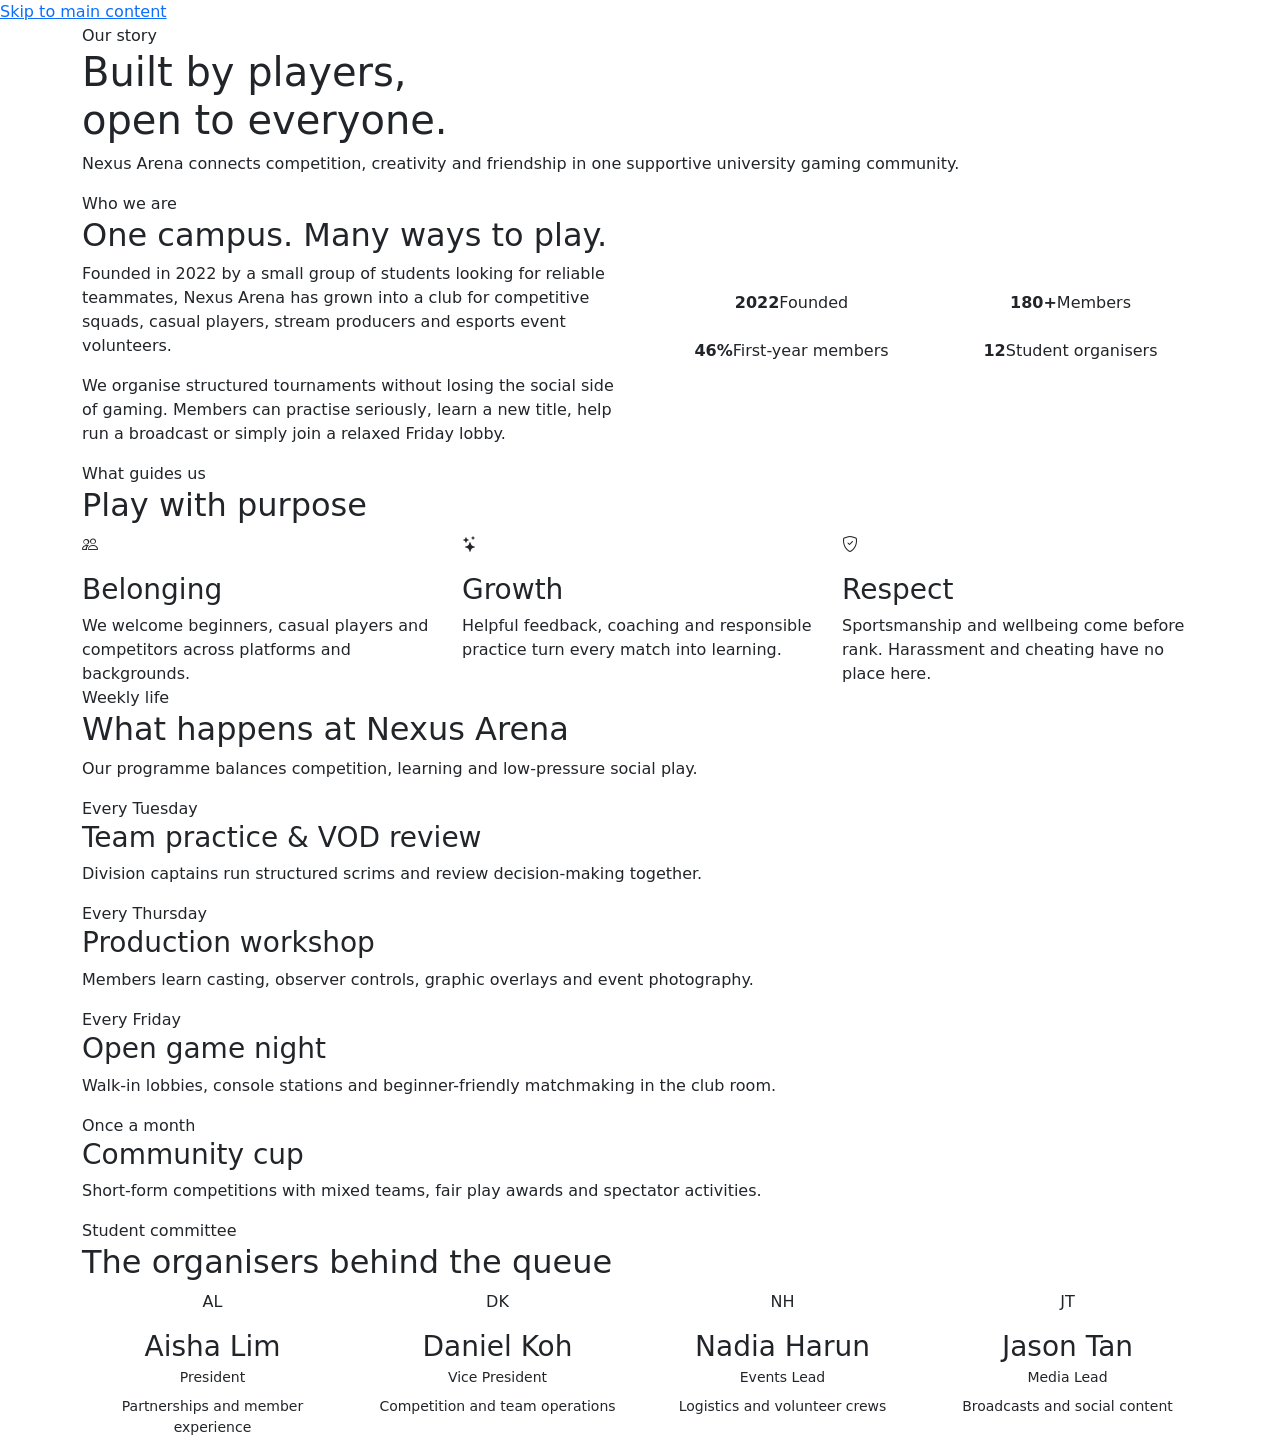
==== about.html @ eb92f224 "Publish Nexus Arena esports website" ====
<!doctype html>
<html lang="en">
<head>
  <meta charset="utf-8"><meta name="viewport" content="width=device-width, initial-scale=1">
  <meta name="description" content="Learn about Nexus Arena's mission, values, activities and student committee.">
  <title>About | Nexus Arena E-Sports Club</title>
  <link rel="icon" href="images/favicon.svg" type="image/svg+xml">
  <link rel="preconnect" href="https://fonts.googleapis.com"><link rel="preconnect" href="https://fonts.gstatic.com" crossorigin>
  <link href="https://fonts.googleapis.com/css2?family=Rajdhani:wght@600;700&family=Space+Grotesk:wght@400;500;600;700&display=swap" rel="stylesheet">
  <link href="https://cdn.jsdelivr.net/npm/bootstrap@5.3.3/dist/css/bootstrap.min.css" rel="stylesheet"><link href="https://cdn.jsdelivr.net/npm/bootstrap-icons@1.11.3/font/bootstrap-icons.min.css" rel="stylesheet"><link href="css/style.css" rel="stylesheet">
</head>
<body>
  <a class="skip-link" href="#mainContent">Skip to main content</a><header id="siteHeader"></header>
  <main id="mainContent">
    <section class="page-hero"><div class="container"><span class="eyebrow">Our story</span><h1>Built by players,<br>open to everyone.</h1><p>Nexus Arena connects competition, creativity and friendship in one supportive university gaming community.</p></div></section>
    <section class="section">
      <div class="container"><div class="row g-5 align-items-center"><div class="col-lg-6 reveal"><span class="eyebrow">Who we are</span><h2>One campus. Many ways to play.</h2><p class="text-muted-custom">Founded in 2022 by a small group of students looking for reliable teammates, Nexus Arena has grown into a club for competitive squads, casual players, stream producers and esports event volunteers.</p><p class="text-muted-custom">We organise structured tournaments without losing the social side of gaming. Members can practise seriously, learn a new title, help run a broadcast or simply join a relaxed Friday lobby.</p></div><div class="col-lg-6"><div class="gaming-card reveal"><div class="row g-4 text-center"><div class="col-6"><div class="stat"><strong>2022</strong><span>Founded</span></div></div><div class="col-6"><div class="stat"><strong>180+</strong><span>Members</span></div></div><div class="col-6"><div class="stat"><strong>46%</strong><span>First-year members</span></div></div><div class="col-6"><div class="stat"><strong>12</strong><span>Student organisers</span></div></div></div></div></div></div></div>
    </section>
    <section class="section section-muted"><div class="container"><div class="section-heading reveal"><span class="eyebrow">What guides us</span><h2>Play with purpose</h2></div><div class="row g-4"><div class="col-md-4 reveal"><article class="gaming-card value-card"><span class="activity-icon"><i class="bi bi-people"></i></span><h3 class="mt-3">Belonging</h3><p class="text-muted-custom mb-0">We welcome beginners, casual players and competitors across platforms and backgrounds.</p></article></div><div class="col-md-4 reveal"><article class="gaming-card value-card"><span class="activity-icon"><i class="bi bi-stars"></i></span><h3 class="mt-3">Growth</h3><p class="text-muted-custom mb-0">Helpful feedback, coaching and responsible practice turn every match into learning.</p></article></div><div class="col-md-4 reveal"><article class="gaming-card value-card"><span class="activity-icon"><i class="bi bi-shield-check"></i></span><h3 class="mt-3">Respect</h3><p class="text-muted-custom mb-0">Sportsmanship and wellbeing come before rank. Harassment and cheating have no place here.</p></article></div></div></div></section>
    <section class="section"><div class="container"><div class="section-heading reveal"><span class="eyebrow">Weekly life</span><h2>What happens at Nexus Arena</h2><p>Our programme balances competition, learning and low-pressure social play.</p></div><div class="timeline"><div class="timeline-item reveal"><time>Every Tuesday</time><h3>Team practice & VOD review</h3><p class="text-muted-custom">Division captains run structured scrims and review decision-making together.</p></div><div class="timeline-item reveal"><time>Every Thursday</time><h3>Production workshop</h3><p class="text-muted-custom">Members learn casting, observer controls, graphic overlays and event photography.</p></div><div class="timeline-item reveal"><time>Every Friday</time><h3>Open game night</h3><p class="text-muted-custom">Walk-in lobbies, console stations and beginner-friendly matchmaking in the club room.</p></div><div class="timeline-item reveal"><time>Once a month</time><h3>Community cup</h3><p class="text-muted-custom">Short-form competitions with mixed teams, fair play awards and spectator activities.</p></div></div></div></section>
    <section class="section section-muted"><div class="container"><div class="section-heading reveal"><span class="eyebrow">Student committee</span><h2>The organisers behind the queue</h2></div><div class="row g-4"><div class="col-sm-6 col-lg-3 reveal"><div class="gaming-card text-center"><div class="player-avatar mx-auto">AL</div><h3 class="mt-3 mb-1">Aisha Lim</h3><p class="text-cyan small mb-2">President</p><p class="text-muted-custom small mb-0">Partnerships and member experience</p></div></div><div class="col-sm-6 col-lg-3 reveal"><div class="gaming-card text-center"><div class="player-avatar avatar-coral mx-auto">DK</div><h3 class="mt-3 mb-1">Daniel Koh</h3><p class="text-cyan small mb-2">Vice President</p><p class="text-muted-custom small mb-0">Competition and team operations</p></div></div><div class="col-sm-6 col-lg-3 reveal"><div class="gaming-card text-center"><div class="player-avatar avatar-gold mx-auto">NH</div><h3 class="mt-3 mb-1">Nadia Harun</h3><p class="text-cyan small mb-2">Events Lead</p><p class="text-muted-custom small mb-0">Logistics and volunteer crews</p></div></div><div class="col-sm-6 col-lg-3 reveal"><div class="gaming-card text-center"><div class="player-avatar avatar-purple mx-auto">JT</div><h3 class="mt-3 mb-1">Jason Tan</h3><p class="text-cyan small mb-2">Media Lead</p><p class="text-muted-custom small mb-0">Broadcasts and social content</p></div></div></div></div></section>
  </main>
  <div id="siteFooter"></div>
  <script src="https://code.jquery.com/jquery-3.7.1.min.js"></script><script src="https://cdn.jsdelivr.net/npm/bootstrap@5.3.3/dist/js/bootstrap.bundle.min.js"></script><script src="js/storage.js"></script><script src="js/api.js"></script><script src="js/main.js"></script>
</body></html>
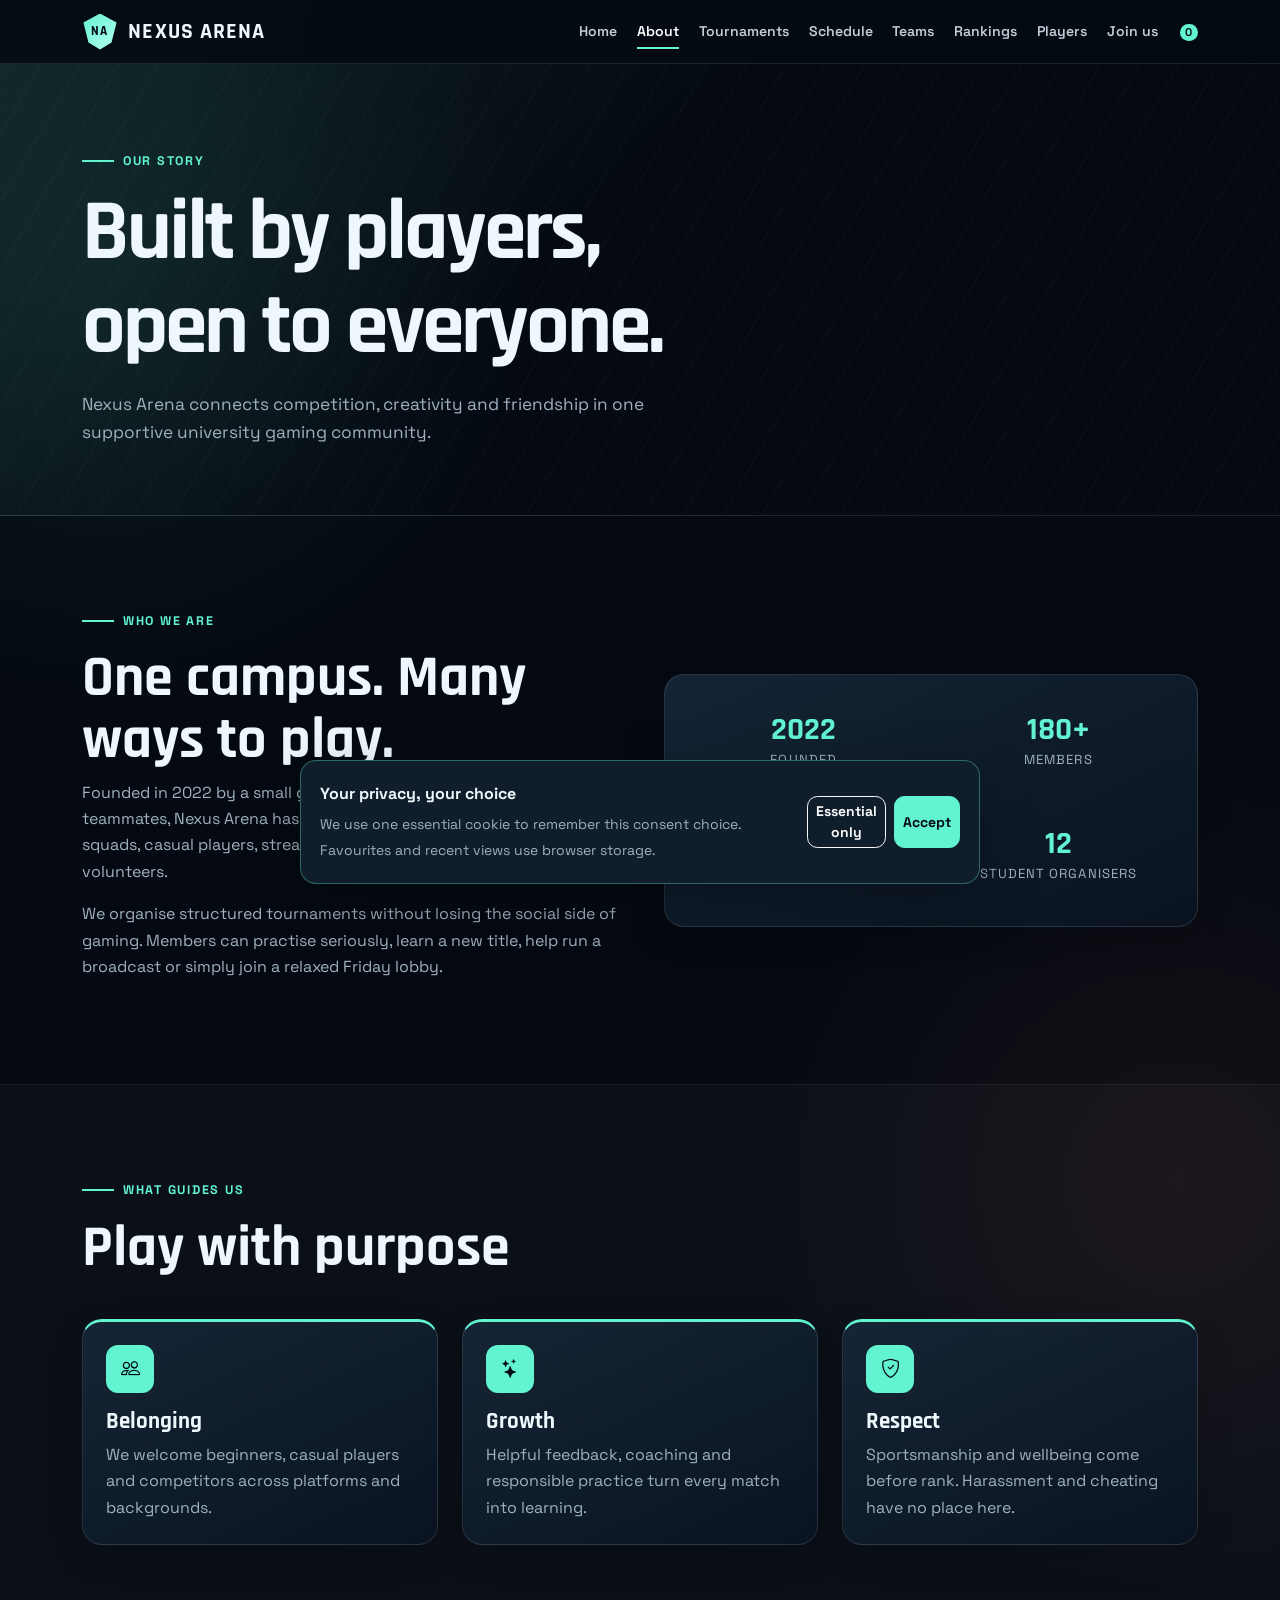
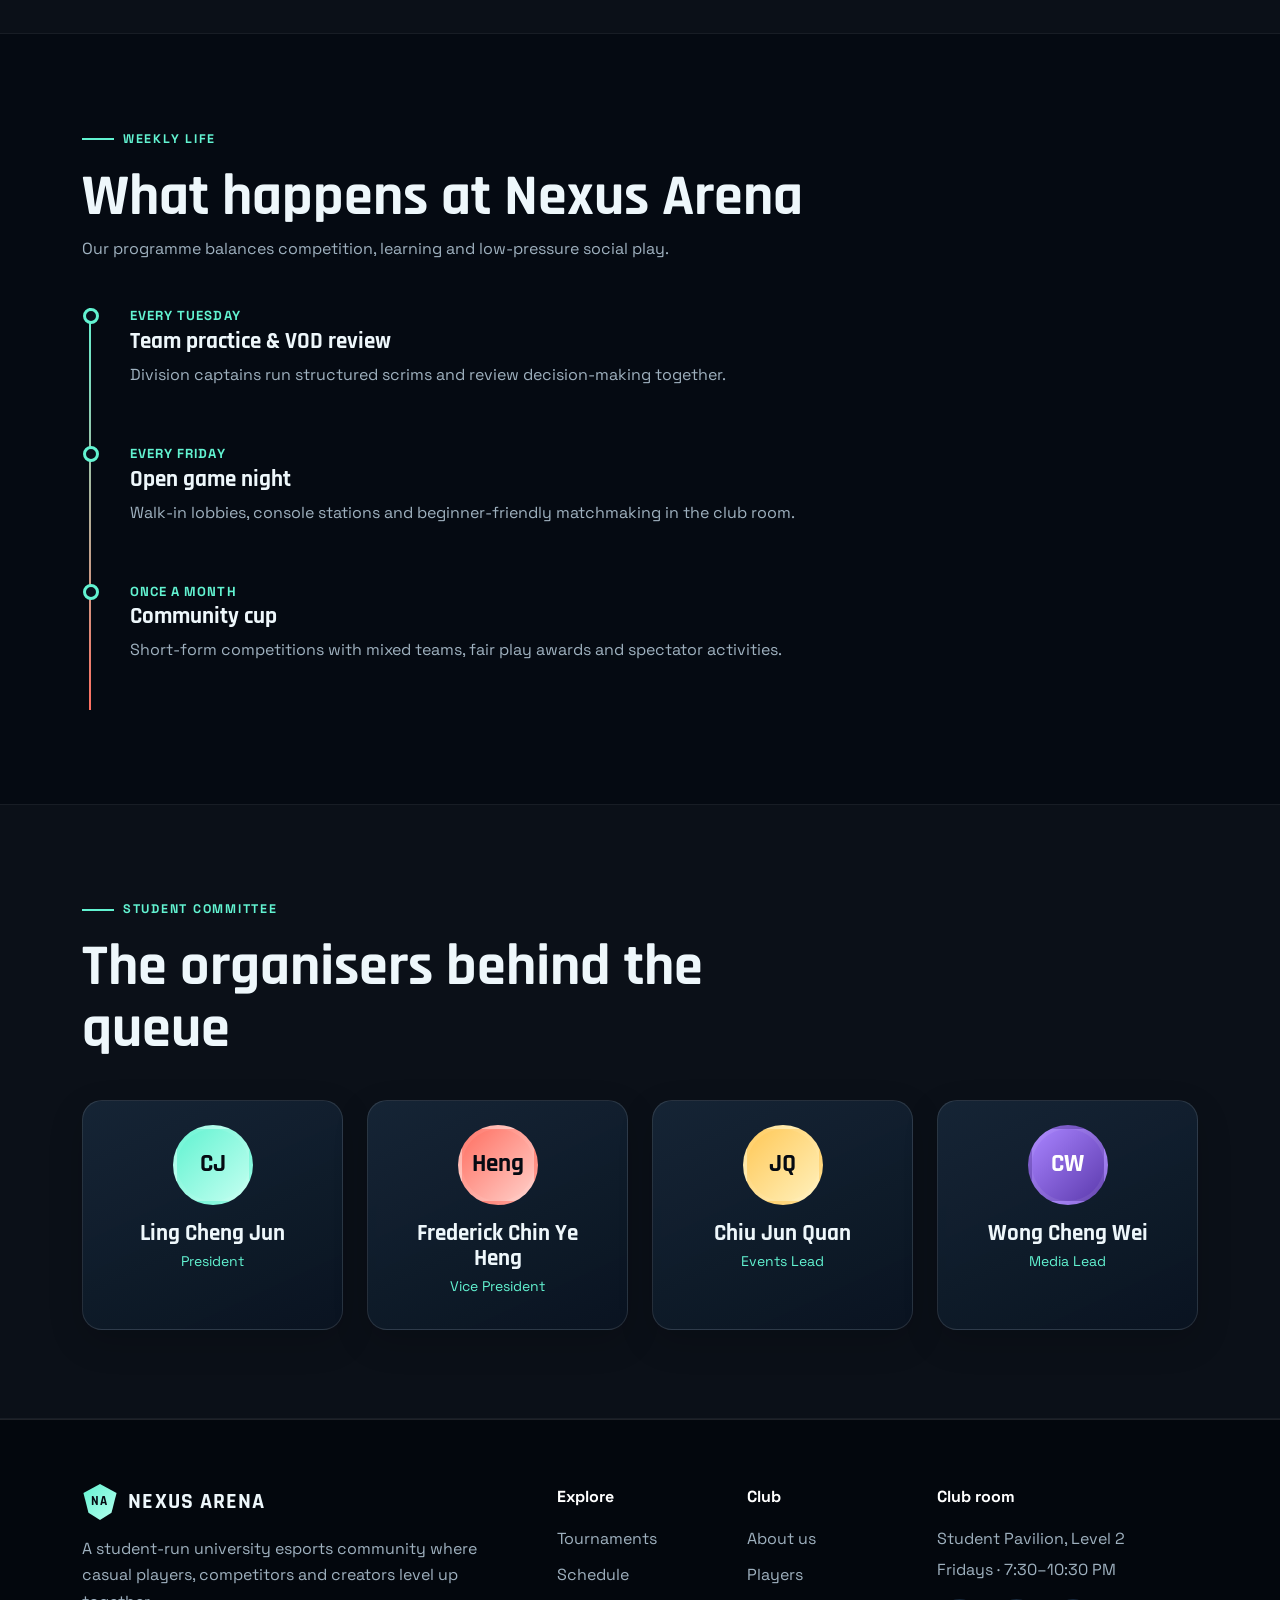
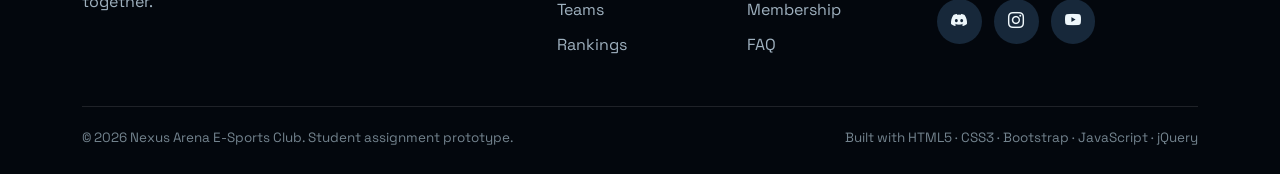
==== commit 297af533: "Update about.html" ====
--- a/about.html
+++ b/about.html
@@ -1,25 +1,166 @@
 <!doctype html>
 <html lang="en">
+
 <head>
-  <meta charset="utf-8"><meta name="viewport" content="width=device-width, initial-scale=1">
+  <meta charset="utf-8">
+  <meta name="viewport" content="width=device-width, initial-scale=1">
   <meta name="description" content="Learn about Nexus Arena's mission, values, activities and student committee.">
   <title>About | Nexus Arena E-Sports Club</title>
   <link rel="icon" href="images/favicon.svg" type="image/svg+xml">
-  <link rel="preconnect" href="https://fonts.googleapis.com"><link rel="preconnect" href="https://fonts.gstatic.com" crossorigin>
-  <link href="https://fonts.googleapis.com/css2?family=Rajdhani:wght@600;700&family=Space+Grotesk:wght@400;500;600;700&display=swap" rel="stylesheet">
-  <link href="https://cdn.jsdelivr.net/npm/bootstrap@5.3.3/dist/css/bootstrap.min.css" rel="stylesheet"><link href="https://cdn.jsdelivr.net/npm/bootstrap-icons@1.11.3/font/bootstrap-icons.min.css" rel="stylesheet"><link href="css/style.css" rel="stylesheet">
+  <link rel="preconnect" href="https://fonts.googleapis.com">
+  <link rel="preconnect" href="https://fonts.gstatic.com" crossorigin>
+  <link
+    href="https://fonts.googleapis.com/css2?family=Rajdhani:wght@600;700&family=Space+Grotesk:wght@400;500;600;700&display=swap"
+    rel="stylesheet">
+  <link href="https://cdn.jsdelivr.net/npm/bootstrap@5.3.3/dist/css/bootstrap.min.css" rel="stylesheet">
+  <link href="https://cdn.jsdelivr.net/npm/bootstrap-icons@1.11.3/font/bootstrap-icons.min.css" rel="stylesheet">
+  <link href="css/style.css" rel="stylesheet">
 </head>
+
 <body>
-  <a class="skip-link" href="#mainContent">Skip to main content</a><header id="siteHeader"></header>
+  <a class="skip-link" href="#mainContent">Skip to main content</a>
+  <header id="siteHeader"></header>
   <main id="mainContent">
-    <section class="page-hero"><div class="container"><span class="eyebrow">Our story</span><h1>Built by players,<br>open to everyone.</h1><p>Nexus Arena connects competition, creativity and friendship in one supportive university gaming community.</p></div></section>
+    <section class="page-hero">
+      <div class="container"><span class="eyebrow">Our story</span>
+        <h1>Built by players,<br>open to everyone.</h1>
+        <p>Nexus Arena connects competition, creativity and friendship in one supportive university gaming community.
+        </p>
+      </div>
+    </section>
     <section class="section">
-      <div class="container"><div class="row g-5 align-items-center"><div class="col-lg-6 reveal"><span class="eyebrow">Who we are</span><h2>One campus. Many ways to play.</h2><p class="text-muted-custom">Founded in 2022 by a small group of students looking for reliable teammates, Nexus Arena has grown into a club for competitive squads, casual players, stream producers and esports event volunteers.</p><p class="text-muted-custom">We organise structured tournaments without losing the social side of gaming. Members can practise seriously, learn a new title, help run a broadcast or simply join a relaxed Friday lobby.</p></div><div class="col-lg-6"><div class="gaming-card reveal"><div class="row g-4 text-center"><div class="col-6"><div class="stat"><strong>2022</strong><span>Founded</span></div></div><div class="col-6"><div class="stat"><strong>180+</strong><span>Members</span></div></div><div class="col-6"><div class="stat"><strong>46%</strong><span>First-year members</span></div></div><div class="col-6"><div class="stat"><strong>12</strong><span>Student organisers</span></div></div></div></div></div></div></div>
+      <div class="container">
+        <div class="row g-5 align-items-center">
+          <div class="col-lg-6 reveal"><span class="eyebrow">Who we are</span>
+            <h2>One campus. Many ways to play.</h2>
+            <p class="text-muted-custom">Founded in 2022 by a small group of students looking for reliable teammates,
+              Nexus Arena has grown into a club for competitive squads, casual players, stream producers and esports
+              event volunteers.</p>
+            <p class="text-muted-custom">We organise structured tournaments without losing the social side of gaming.
+              Members can practise seriously, learn a new title, help run a broadcast or simply join a relaxed Friday
+              lobby.</p>
+          </div>
+          <div class="col-lg-6">
+            <div class="gaming-card reveal">
+              <div class="row g-4 text-center">
+                <div class="col-6">
+                  <div class="stat"><strong>2022</strong><span>Founded</span></div>
+                </div>
+                <div class="col-6">
+                  <div class="stat"><strong>180+</strong><span>Members</span></div>
+                </div>
+                <div class="col-6">
+                  <div class="stat"><strong>46%</strong><span>First-year members</span></div>
+                </div>
+                <div class="col-6">
+                  <div class="stat"><strong>12</strong><span>Student organisers</span></div>
+                </div>
+              </div>
+            </div>
+          </div>
+        </div>
+      </div>
     </section>
-    <section class="section section-muted"><div class="container"><div class="section-heading reveal"><span class="eyebrow">What guides us</span><h2>Play with purpose</h2></div><div class="row g-4"><div class="col-md-4 reveal"><article class="gaming-card value-card"><span class="activity-icon"><i class="bi bi-people"></i></span><h3 class="mt-3">Belonging</h3><p class="text-muted-custom mb-0">We welcome beginners, casual players and competitors across platforms and backgrounds.</p></article></div><div class="col-md-4 reveal"><article class="gaming-card value-card"><span class="activity-icon"><i class="bi bi-stars"></i></span><h3 class="mt-3">Growth</h3><p class="text-muted-custom mb-0">Helpful feedback, coaching and responsible practice turn every match into learning.</p></article></div><div class="col-md-4 reveal"><article class="gaming-card value-card"><span class="activity-icon"><i class="bi bi-shield-check"></i></span><h3 class="mt-3">Respect</h3><p class="text-muted-custom mb-0">Sportsmanship and wellbeing come before rank. Harassment and cheating have no place here.</p></article></div></div></div></section>
-    <section class="section"><div class="container"><div class="section-heading reveal"><span class="eyebrow">Weekly life</span><h2>What happens at Nexus Arena</h2><p>Our programme balances competition, learning and low-pressure social play.</p></div><div class="timeline"><div class="timeline-item reveal"><time>Every Tuesday</time><h3>Team practice & VOD review</h3><p class="text-muted-custom">Division captains run structured scrims and review decision-making together.</p></div><div class="timeline-item reveal"><time>Every Thursday</time><h3>Production workshop</h3><p class="text-muted-custom">Members learn casting, observer controls, graphic overlays and event photography.</p></div><div class="timeline-item reveal"><time>Every Friday</time><h3>Open game night</h3><p class="text-muted-custom">Walk-in lobbies, console stations and beginner-friendly matchmaking in the club room.</p></div><div class="timeline-item reveal"><time>Once a month</time><h3>Community cup</h3><p class="text-muted-custom">Short-form competitions with mixed teams, fair play awards and spectator activities.</p></div></div></div></section>
-    <section class="section section-muted"><div class="container"><div class="section-heading reveal"><span class="eyebrow">Student committee</span><h2>The organisers behind the queue</h2></div><div class="row g-4"><div class="col-sm-6 col-lg-3 reveal"><div class="gaming-card text-center"><div class="player-avatar mx-auto">AL</div><h3 class="mt-3 mb-1">Aisha Lim</h3><p class="text-cyan small mb-2">President</p><p class="text-muted-custom small mb-0">Partnerships and member experience</p></div></div><div class="col-sm-6 col-lg-3 reveal"><div class="gaming-card text-center"><div class="player-avatar avatar-coral mx-auto">DK</div><h3 class="mt-3 mb-1">Daniel Koh</h3><p class="text-cyan small mb-2">Vice President</p><p class="text-muted-custom small mb-0">Competition and team operations</p></div></div><div class="col-sm-6 col-lg-3 reveal"><div class="gaming-card text-center"><div class="player-avatar avatar-gold mx-auto">NH</div><h3 class="mt-3 mb-1">Nadia Harun</h3><p class="text-cyan small mb-2">Events Lead</p><p class="text-muted-custom small mb-0">Logistics and volunteer crews</p></div></div><div class="col-sm-6 col-lg-3 reveal"><div class="gaming-card text-center"><div class="player-avatar avatar-purple mx-auto">JT</div><h3 class="mt-3 mb-1">Jason Tan</h3><p class="text-cyan small mb-2">Media Lead</p><p class="text-muted-custom small mb-0">Broadcasts and social content</p></div></div></div></div></section>
+    <section class="section section-muted">
+      <div class="container">
+        <div class="section-heading reveal"><span class="eyebrow">What guides us</span>
+          <h2>Play with purpose</h2>
+        </div>
+        <div class="row g-4">
+          <div class="col-md-4 reveal">
+            <article class="gaming-card value-card"><span class="activity-icon"><i class="bi bi-people"></i></span>
+              <h3 class="mt-3">Belonging</h3>
+              <p class="text-muted-custom mb-0">We welcome beginners, casual players and competitors across platforms
+                and backgrounds.</p>
+            </article>
+          </div>
+          <div class="col-md-4 reveal">
+            <article class="gaming-card value-card"><span class="activity-icon"><i class="bi bi-stars"></i></span>
+              <h3 class="mt-3">Growth</h3>
+              <p class="text-muted-custom mb-0">Helpful feedback, coaching and responsible practice turn every match
+                into learning.</p>
+            </article>
+          </div>
+          <div class="col-md-4 reveal">
+            <article class="gaming-card value-card"><span class="activity-icon"><i
+                  class="bi bi-shield-check"></i></span>
+              <h3 class="mt-3">Respect</h3>
+              <p class="text-muted-custom mb-0">Sportsmanship and wellbeing come before rank. Harassment and cheating
+                have no place here.</p>
+            </article>
+          </div>
+        </div>
+      </div>
+    </section>
+    <section class="section">
+      <div class="container">
+        <div class="section-heading reveal"><span class="eyebrow">Weekly life</span>
+          <h2>What happens at Nexus Arena</h2>
+          <p>Our programme balances competition, learning and low-pressure social play.</p>
+        </div>
+        <div class="timeline">
+          <div class="timeline-item reveal"><time>Every Tuesday</time>
+            <h3>Team practice & VOD review</h3>
+            <p class="text-muted-custom">Division captains run structured scrims and review decision-making together.
+            </p>
+          </div>
+          <div class="timeline-item reveal"><time>Every Friday</time>
+            <h3>Open game night</h3>
+            <p class="text-muted-custom">Walk-in lobbies, console stations and beginner-friendly matchmaking in the club
+              room.</p>
+          </div>
+          <div class="timeline-item reveal"><time>Once a month</time>
+            <h3>Community cup</h3>
+            <p class="text-muted-custom">Short-form competitions with mixed teams, fair play awards and spectator
+              activities.</p>
+          </div>
+        </div>
+      </div>
+    </section>
+    <section class="section section-muted">
+      <div class="container">
+        <div class="section-heading reveal"><span class="eyebrow">Student committee</span>
+          <h2>The organisers behind the queue</h2>
+        </div>
+        <div class="row g-4">
+          <div class="col-sm-6 col-lg-3 reveal">
+            <div class="gaming-card text-center">
+              <div class="player-avatar mx-auto">CJ</div>
+              <h3 class="mt-3 mb-1">Ling Cheng Jun</h3>
+              <p class="text-cyan small mb-2">President</p>
+            </div>
+          </div>
+          <div class="col-sm-6 col-lg-3 reveal">
+            <div class="gaming-card text-center">
+              <div class="player-avatar avatar-coral mx-auto">Heng</div>
+              <h3 class="mt-3 mb-1">Frederick Chin Ye Heng</h3>
+              <p class="text-cyan small mb-2">Vice President</p>
+            </div>
+          </div>
+          <div class="col-sm-6 col-lg-3 reveal">
+            <div class="gaming-card text-center">
+              <div class="player-avatar avatar-gold mx-auto">JQ</div>
+              <h3 class="mt-3 mb-1">Chiu Jun Quan</h3>
+              <p class="text-cyan small mb-2">Events Lead</p>
+            </div>
+          </div>
+          <div class="col-sm-6 col-lg-3 reveal">
+            <div class="gaming-card text-center">
+              <div class="player-avatar avatar-purple mx-auto">CW</div>
+              <h3 class="mt-3 mb-1">Wong Cheng Wei</h3>
+              <p class="text-cyan small mb-2">Media Lead</p>
+            </div>
+          </div>
+        </div>
+      </div>
+    </section>
   </main>
   <div id="siteFooter"></div>
-  <script src="https://code.jquery.com/jquery-3.7.1.min.js"></script><script src="https://cdn.jsdelivr.net/npm/bootstrap@5.3.3/dist/js/bootstrap.bundle.min.js"></script><script src="js/storage.js"></script><script src="js/api.js"></script><script src="js/main.js"></script>
-</body></html>
+  <script src="https://code.jquery.com/jquery-3.7.1.min.js"></script>
+  <script src="https://cdn.jsdelivr.net/npm/bootstrap@5.3.3/dist/js/bootstrap.bundle.min.js"></script>
+  <script src="js/storage.js"></script>
+  <script src="js/api.js"></script>
+  <script src="js/main.js"></script>
+</body>
+
+</html>
--- a/css/style.css
+++ b/css/style.css
@@ -0,0 +1,442 @@
+:root {
+  --ink: #eef7fb;
+  --muted: #9fb1bf;
+  --navy-950: #050a12;
+  --navy-900: #07101b;
+  --navy-850: #0a1421;
+  --navy-800: #0e1b2b;
+  --navy-700: #17283a;
+  --cyan: #62f3d1;
+  --cyan-dark: #1bc6ad;
+  --coral: #ff6f61;
+  --gold: #ffc857;
+  --line: rgba(255, 255, 255, 0.11);
+  --shadow: 0 20px 55px rgba(0, 0, 0, 0.28);
+  --radius: 1.25rem;
+}
+
+* { box-sizing: border-box; }
+
+html { scroll-behavior: smooth; }
+
+body {
+  margin: 0;
+  color: var(--ink);
+  background:
+    radial-gradient(circle at 8% 8%, rgba(98, 243, 209, 0.07), transparent 27rem),
+    radial-gradient(circle at 92% 35%, rgba(255, 111, 97, 0.07), transparent 26rem),
+    var(--navy-950);
+  font-family: "Space Grotesk", system-ui, -apple-system, sans-serif;
+  line-height: 1.65;
+  overflow-x: hidden;
+}
+
+a { color: var(--cyan); }
+a:hover { color: #a5ffeb; }
+img { max-width: 100%; }
+
+.skip-link {
+  position: fixed;
+  left: 1rem;
+  top: -5rem;
+  z-index: 9999;
+  padding: .75rem 1rem;
+  color: var(--navy-950);
+  background: var(--cyan);
+  border-radius: .5rem;
+  transition: top .2s ease;
+}
+.skip-link:focus { top: 1rem; }
+
+.site-nav {
+  background: rgba(5, 10, 18, 0.9);
+  border-bottom: 1px solid var(--line);
+  backdrop-filter: blur(16px);
+}
+
+.navbar-brand {
+  display: inline-flex;
+  align-items: center;
+  gap: .65rem;
+  color: var(--ink) !important;
+  font-family: "Rajdhani", sans-serif;
+  font-size: 1.35rem;
+  font-weight: 700;
+  letter-spacing: .05em;
+  text-transform: uppercase;
+}
+
+.brand-mark {
+  display: grid;
+  place-items: center;
+  width: 2.25rem;
+  aspect-ratio: 1;
+  color: var(--navy-950);
+  background: linear-gradient(135deg, var(--cyan), #b6ffef);
+  clip-path: polygon(50% 0, 96% 25%, 82% 80%, 50% 100%, 18% 80%, 4% 25%);
+  font-size: .8rem;
+  font-weight: 800;
+}
+
+.navbar-toggler { border-color: rgba(255,255,255,.22); }
+.navbar-toggler:focus { box-shadow: 0 0 0 .2rem rgba(98,243,209,.24); }
+.navbar-dark .navbar-nav .nav-link {
+  position: relative;
+  color: #c1ced7;
+  font-size: .88rem;
+  font-weight: 600;
+  padding: .75rem .62rem;
+}
+.navbar-dark .navbar-nav .nav-link::after {
+  position: absolute;
+  right: .62rem;
+  bottom: .38rem;
+  left: .62rem;
+  height: 2px;
+  background: var(--cyan);
+  content: "";
+  transform: scaleX(0);
+  transform-origin: left;
+  transition: transform .2s ease;
+}
+.navbar-dark .navbar-nav .nav-link:hover,
+.navbar-dark .navbar-nav .nav-link.active { color: #fff; }
+.navbar-dark .navbar-nav .nav-link:hover::after,
+.navbar-dark .navbar-nav .nav-link.active::after { transform: scaleX(1); }
+
+.favourite-count {
+  min-width: 1.25rem;
+  margin-left: .25rem;
+  padding: .08rem .35rem;
+  color: var(--navy-950);
+  background: var(--cyan);
+  border-radius: 99px;
+  font-size: .7rem;
+  font-weight: 800;
+}
+
+main { min-height: 65vh; }
+
+.hero {
+  position: relative;
+  min-height: min(780px, 88vh);
+  display: grid;
+  align-items: center;
+  overflow: hidden;
+}
+.hero picture,
+.hero-media,
+.hero-shade { position: absolute; inset: 0; width: 100%; height: 100%; }
+.hero-media { object-fit: cover; object-position: center; }
+.hero-shade {
+  background:
+    linear-gradient(90deg, rgba(5,10,18,.98) 0%, rgba(5,10,18,.83) 38%, rgba(5,10,18,.12) 75%),
+    linear-gradient(0deg, var(--navy-950) 0%, transparent 34%);
+}
+.hero-content { position: relative; z-index: 1; max-width: 700px; padding-top: 5rem; padding-bottom: 5rem; }
+
+.eyebrow {
+  display: inline-flex;
+  align-items: center;
+  gap: .55rem;
+  margin-bottom: 1rem;
+  color: var(--cyan);
+  font-size: .78rem;
+  font-weight: 800;
+  letter-spacing: .14em;
+  text-transform: uppercase;
+}
+.eyebrow::before { width: 2rem; height: 2px; background: currentColor; content: ""; }
+
+h1, h2, h3, h4, .display-font {
+  font-family: "Rajdhani", sans-serif;
+  font-weight: 700;
+  line-height: 1.08;
+}
+h1 { font-size: clamp(3.1rem, 8vw, 6.8rem); letter-spacing: -.035em; }
+h2 { font-size: clamp(2rem, 5vw, 3.6rem); }
+h3 { font-size: 1.45rem; }
+
+.hero h1 span { color: var(--cyan); }
+.hero-lead { max-width: 620px; color: #c6d5dd; font-size: clamp(1rem, 2vw, 1.22rem); }
+
+.btn { border-radius: .65rem; font-weight: 700; }
+.btn-primary {
+  --bs-btn-bg: var(--cyan);
+  --bs-btn-border-color: var(--cyan);
+  --bs-btn-color: var(--navy-950);
+  --bs-btn-hover-bg: #a5ffeb;
+  --bs-btn-hover-border-color: #a5ffeb;
+  --bs-btn-hover-color: var(--navy-950);
+}
+.btn-outline-light:hover { color: var(--navy-950); }
+.btn-coral { color: #fff; background: var(--coral); border-color: var(--coral); }
+.btn-coral:hover { color: #fff; background: #ff8a7f; border-color: #ff8a7f; }
+
+.page-hero {
+  padding: 9rem 0 4.25rem;
+  background:
+    linear-gradient(135deg, rgba(98,243,209,.11), transparent 45%),
+    repeating-linear-gradient(120deg, transparent 0 32px, rgba(255,255,255,.018) 33px 34px);
+  border-bottom: 1px solid var(--line);
+}
+.page-hero h1 { margin: 0; font-size: clamp(2.9rem, 7vw, 5.4rem); }
+.page-hero p { max-width: 650px; margin: 1rem 0 0; color: var(--muted); font-size: 1.08rem; }
+
+.section { padding: 5.5rem 0; }
+.section-tight { padding: 3.5rem 0; }
+.section-muted { background: rgba(255,255,255,.025); border-block: 1px solid rgba(255,255,255,.055); }
+.section-heading { max-width: 760px; margin-bottom: 2.5rem; }
+.section-heading p { color: var(--muted); }
+.text-muted-custom { color: var(--muted) !important; }
+.text-cyan { color: var(--cyan) !important; }
+.text-coral { color: var(--coral) !important; }
+
+.stat-strip { position: relative; z-index: 2; margin-top: -3rem; }
+.stat-panel {
+  padding: 1.25rem;
+  background: rgba(14,27,43,.92);
+  border: 1px solid var(--line);
+  border-radius: var(--radius);
+  box-shadow: var(--shadow);
+  backdrop-filter: blur(12px);
+}
+.stat { padding: 1rem; text-align: center; }
+.stat + .stat { border-left: 1px solid var(--line); }
+.stat strong { display: block; color: var(--cyan); font-family: "Rajdhani", sans-serif; font-size: 2rem; line-height: 1; }
+.stat span { color: var(--muted); font-size: .82rem; text-transform: uppercase; letter-spacing: .08em; }
+
+.gaming-card {
+  height: 100%;
+  padding: 1.45rem;
+  background: linear-gradient(155deg, rgba(23,40,58,.88), rgba(10,20,33,.96));
+  border: 1px solid var(--line);
+  border-radius: var(--radius);
+  box-shadow: 0 12px 35px rgba(0,0,0,.16);
+  transition: transform .25s ease, border-color .25s ease, box-shadow .25s ease;
+}
+.gaming-card:hover {
+  border-color: rgba(98,243,209,.46);
+  box-shadow: 0 20px 45px rgba(0,0,0,.3);
+  transform: translateY(-6px);
+}
+
+.game-art {
+  position: relative;
+  min-height: 150px;
+  margin: -1.45rem -1.45rem 1.25rem;
+  overflow: hidden;
+  background: linear-gradient(135deg, #143b4e, #10182b 55%, #4d2030);
+  border-radius: var(--radius) var(--radius) 0 0;
+}
+.game-art::before,
+.game-art::after { position: absolute; content: ""; }
+.game-art::before {
+  width: 11rem;
+  height: 11rem;
+  right: -2rem;
+  top: -4rem;
+  border: 1px solid rgba(98,243,209,.55);
+  transform: rotate(28deg);
+}
+.game-art::after {
+  width: 8rem;
+  height: 8rem;
+  left: 20%;
+  bottom: -5rem;
+  background: rgba(255,111,97,.35);
+  filter: blur(25px);
+}
+.art-mlbb { background: linear-gradient(135deg, #41245d, #111a31 52%, #876f25); }
+.art-cs2 { background: linear-gradient(135deg, #583325, #151821 52%, #1c4853); }
+.art-lol { background: linear-gradient(135deg, #123c42, #11172a 52%, #3b2754); }
+.art-label {
+  position: absolute;
+  left: 1.25rem;
+  bottom: 1rem;
+  z-index: 1;
+  color: rgba(255,255,255,.92);
+  font-family: "Rajdhani", sans-serif;
+  font-size: 1.5rem;
+  font-weight: 700;
+  letter-spacing: .05em;
+  text-transform: uppercase;
+}
+
+.badge-soft { padding: .45rem .65rem; color: var(--cyan); background: rgba(98,243,209,.1); border: 1px solid rgba(98,243,209,.2); }
+.badge-coral { color: #ffd7d3; background: rgba(255,111,97,.12); border-color: rgba(255,111,97,.25); }
+.meta-row { display: flex; flex-wrap: wrap; gap: .65rem 1.1rem; color: var(--muted); font-size: .88rem; }
+.meta-row i { margin-right: .28rem; color: var(--cyan); }
+
+.favorite-btn {
+  display: inline-grid;
+  place-items: center;
+  width: 2.45rem;
+  aspect-ratio: 1;
+  color: #d8e2e8;
+  background: transparent;
+  border: 1px solid var(--line);
+  border-radius: 50%;
+  transition: all .2s ease;
+}
+.favorite-btn:hover, .favorite-btn.is-favourite { color: var(--navy-950); background: var(--cyan); border-color: var(--cyan); }
+
+.filter-bar { display: flex; flex-wrap: wrap; gap: .65rem; }
+.filter-btn { color: var(--muted); background: var(--navy-800); border: 1px solid var(--line); }
+.filter-btn.active, .filter-btn:hover { color: var(--navy-950); background: var(--cyan); border-color: var(--cyan); }
+
+.timeline { position: relative; padding-left: 2rem; }
+.timeline::before { position: absolute; left: .45rem; top: .35rem; bottom: .35rem; width: 2px; background: linear-gradient(var(--cyan), var(--coral)); content: ""; }
+.timeline-item { position: relative; padding: 0 0 2.25rem 1rem; }
+.timeline-item::before { position: absolute; left: -1.92rem; top: .35rem; width: 1rem; aspect-ratio: 1; background: var(--navy-900); border: 3px solid var(--cyan); border-radius: 50%; content: ""; }
+.timeline-item time { color: var(--cyan); font-size: .82rem; font-weight: 700; letter-spacing: .08em; text-transform: uppercase; }
+
+.team-banner { display: flex; align-items: center; gap: 1rem; }
+.team-emblem {
+  display: grid;
+  place-items: center;
+  flex: 0 0 4.2rem;
+  aspect-ratio: 1;
+  color: var(--navy-950);
+  background: linear-gradient(135deg, var(--cyan), #d0fff4);
+  clip-path: polygon(50% 0, 95% 24%, 83% 79%, 50% 100%, 17% 79%, 5% 24%);
+  font-family: "Rajdhani", sans-serif;
+  font-size: 1.2rem;
+  font-weight: 800;
+}
+.emblem-coral { background: linear-gradient(135deg, var(--coral), #ffc2bc); }
+.emblem-gold { background: linear-gradient(135deg, var(--gold), #ffe6a3); }
+.emblem-purple { color: #fff; background: linear-gradient(135deg, #9b75ff, #6040b8); }
+
+.ranking-table { --bs-table-bg: transparent; --bs-table-color: var(--ink); margin: 0; }
+.ranking-table > :not(caption) > * > * { padding: 1.05rem .85rem; border-bottom-color: var(--line); }
+.ranking-table thead th { color: var(--muted); font-size: .76rem; letter-spacing: .09em; text-transform: uppercase; }
+.rank-number { color: var(--cyan); font-family: "Rajdhani", sans-serif; font-size: 1.35rem; font-weight: 700; }
+.form-streak { display: flex; gap: .28rem; }
+.form-streak span { display: grid; place-items: center; width: 1.5rem; aspect-ratio: 1; border-radius: .35rem; font-size: .68rem; font-weight: 800; }
+.win { color: #04140f; background: var(--cyan); }
+.loss { color: #fff; background: rgba(255,111,97,.75); }
+
+.player-card { cursor: pointer; }
+.player-avatar {
+  display: grid;
+  place-items: center;
+  width: 5rem;
+  aspect-ratio: 1;
+  color: var(--navy-950);
+  background: linear-gradient(135deg, var(--cyan), #c5fff1);
+  border: 4px solid rgba(255,255,255,.07);
+  border-radius: 50%;
+  font-family: "Rajdhani", sans-serif;
+  font-size: 1.55rem;
+  font-weight: 800;
+}
+.avatar-coral { background: linear-gradient(135deg, var(--coral), #ffd0ca); }
+.avatar-gold { background: linear-gradient(135deg, var(--gold), #fff1bd); }
+.avatar-purple { color: #fff; background: linear-gradient(135deg, #a984ff, #5c3aad); }
+
+.weather-panel {
+  overflow: hidden;
+  background: linear-gradient(145deg, rgba(22,66,76,.86), rgba(10,20,33,.96));
+  border: 1px solid rgba(98,243,209,.24);
+  border-radius: var(--radius);
+}
+.weather-current { padding: 1.6rem; border-bottom: 1px solid var(--line); }
+.weather-temp { font-family: "Rajdhani", sans-serif; font-size: 3.4rem; font-weight: 700; line-height: 1; }
+.forecast-grid { display: grid; grid-template-columns: repeat(3, 1fr); }
+.forecast-day { padding: 1rem; text-align: center; }
+.forecast-day + .forecast-day { border-left: 1px solid var(--line); }
+.loading-shimmer { height: 11rem; background: linear-gradient(90deg, rgba(255,255,255,.03), rgba(255,255,255,.08), rgba(255,255,255,.03)); background-size: 200% 100%; animation: shimmer 1.4s infinite; }
+@keyframes shimmer { to { background-position: -200% 0; } }
+
+.activity-icon { display: grid; place-items: center; width: 3rem; aspect-ratio: 1; color: var(--navy-950); background: var(--cyan); border-radius: .75rem; font-size: 1.2rem; }
+.value-card { border-top: 3px solid var(--cyan); }
+
+.form-control, .form-select {
+  color: var(--ink);
+  background: rgba(255,255,255,.045);
+  border-color: var(--line);
+  border-radius: .7rem;
+  padding: .75rem .9rem;
+}
+.form-control:focus, .form-select:focus { color: var(--ink); background: rgba(255,255,255,.065); border-color: var(--cyan); box-shadow: 0 0 0 .2rem rgba(98,243,209,.14); }
+.form-control::placeholder { color: #7d8e9a; }
+.form-select option { color: #111; }
+.form-label { font-weight: 600; }
+
+.accordion { --bs-accordion-bg: var(--navy-800); --bs-accordion-color: var(--ink); --bs-accordion-border-color: var(--line); --bs-accordion-btn-bg: var(--navy-800); --bs-accordion-btn-color: var(--ink); --bs-accordion-active-bg: rgba(98,243,209,.08); --bs-accordion-active-color: var(--cyan); }
+.accordion-button::after { filter: invert(1); }
+
+.social-card { text-align: center; border: 1px solid rgba(98,243,209,.24); }
+.social-links { display: flex; justify-content: center; gap: .75rem; }
+.social-links a { display: grid; place-items: center; width: 2.8rem; aspect-ratio: 1; color: var(--ink); background: var(--navy-700); border-radius: 50%; text-decoration: none; transition: .2s ease; }
+.social-links a:hover { color: var(--navy-950); background: var(--cyan); transform: translateY(-3px); }
+
+.cta-panel {
+  padding: clamp(2rem, 6vw, 4.5rem);
+  background: linear-gradient(130deg, rgba(98,243,209,.14), rgba(255,111,97,.09));
+  border: 1px solid var(--line);
+  border-radius: calc(var(--radius) + .35rem);
+  overflow: hidden;
+}
+
+.site-footer { padding: 4rem 0 1.5rem; background: #03070d; border-top: 1px solid var(--line); }
+.footer-title { color: #fff; font-weight: 700; }
+.footer-links { list-style: none; margin: 0; padding: 0; }
+.footer-links li + li { margin-top: .55rem; }
+.footer-links a { color: var(--muted); text-decoration: none; }
+.footer-links a:hover { color: var(--cyan); }
+.footer-bottom { margin-top: 3rem; padding-top: 1.25rem; color: #73838e; border-top: 1px solid var(--line); font-size: .84rem; }
+
+.cookie-banner {
+  position: fixed;
+  right: 1rem;
+  bottom: 1rem;
+  left: 1rem;
+  z-index: 1080;
+  max-width: 680px;
+  margin-inline: auto;
+  padding: 1.2rem;
+  background: #101d2b;
+  border: 1px solid rgba(98,243,209,.35);
+  border-radius: 1rem;
+  box-shadow: var(--shadow);
+}
+
+.toast-container { z-index: 1100; }
+.modal-content { color: var(--ink); background: var(--navy-800); border: 1px solid var(--line); }
+.modal-header, .modal-footer { border-color: var(--line); }
+.btn-close { filter: invert(1); }
+
+.reveal { opacity: 1; transform: none; }
+.reveal-ready .reveal { opacity: 0; transform: translateY(20px); }
+.reveal-ready .reveal.is-visible { opacity: 1; transform: none; transition: opacity .55s ease, transform .55s ease; }
+
+@media (max-width: 991.98px) {
+  .navbar-collapse { padding: .9rem 0 1rem; }
+  .navbar-dark .navbar-nav .nav-link { padding-inline: .15rem; }
+  .navbar-dark .navbar-nav .nav-link::after { right: auto; left: .15rem; width: 2rem; }
+  .hero { min-height: 760px; }
+  .hero-shade { background: linear-gradient(90deg, rgba(5,10,18,.98), rgba(5,10,18,.52)), linear-gradient(0deg, var(--navy-950), transparent 55%); }
+}
+
+@media (max-width: 767.98px) {
+  /* Bootstrap's g-5 horizontal gutter is wider than the mobile container padding. */
+  .row.g-5 { --bs-gutter-x: 1.5rem; }
+  .section { padding: 4rem 0; }
+  .hero { min-height: 720px; }
+  .hero-media { object-position: 62% center; }
+  .hero-shade { background: linear-gradient(0deg, rgba(5,10,18,.99) 3%, rgba(5,10,18,.70) 62%, rgba(5,10,18,.35)); }
+  .hero-content { align-self: end; }
+  .stat-strip { margin-top: -2rem; }
+  .stat + .stat { border-left: 0; border-top: 1px solid var(--line); }
+  .forecast-grid { grid-template-columns: 1fr; }
+  .forecast-day + .forecast-day { border-left: 0; border-top: 1px solid var(--line); }
+  .ranking-table { min-width: 720px; }
+}
+
+@media (prefers-reduced-motion: reduce) {
+  html { scroll-behavior: auto; }
+  *, *::before, *::after { animation-duration: .01ms !important; animation-iteration-count: 1 !important; transition-duration: .01ms !important; }
+  .reveal { opacity: 1; transform: none; }
+}
